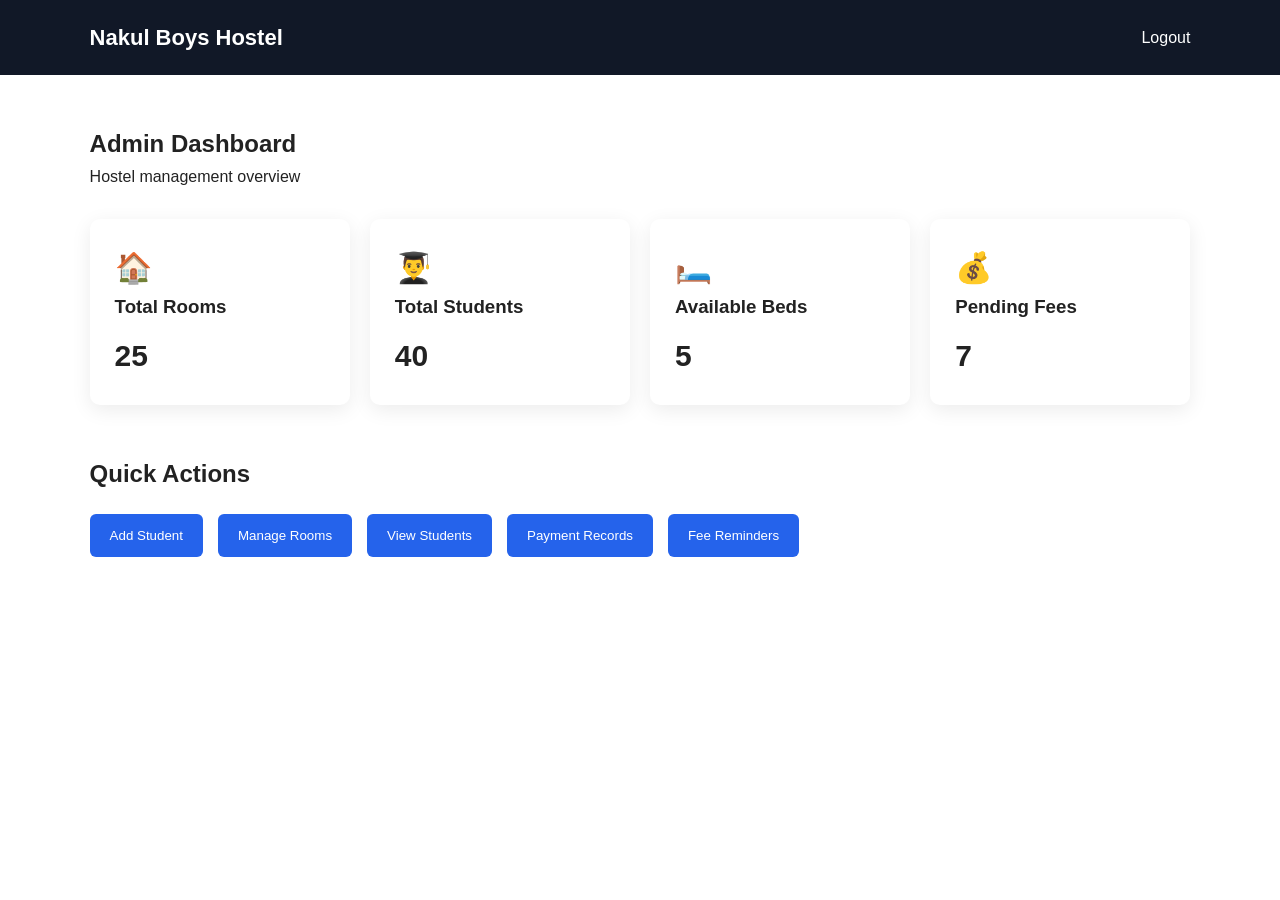
==== admin.html @ 565c3fa1 "added admin and contact page" ====
<!DOCTYPE html>
<html lang="en">

<head>

    <meta charset="UTF-8">

    <meta name="viewport"
          content="width=device-width, initial-scale=1.0">

    <title>Admin Dashboard | Nakul Boys Hostel</title>

    <link rel="stylesheet" href="style.css">

</head>


<body>


<header>

<nav class="admin-navbar">

    <div class="logo">
        Nakul Boys Hostel
    </div>

    <a href="index.html">
        Logout
    </a>

</nav>

</header>


<section class="dashboard">


    <h1>Admin Dashboard</h1>

    <p>
        Hostel management overview
    </p>


    <div class="dashboard-cards">


        <div class="dashboard-card">

            <span>🏠</span>

            <h3>Total Rooms</h3>

            <strong>25</strong>

        </div>


        <div class="dashboard-card">

            <span>👨‍🎓</span>

            <h3>Total Students</h3>

            <strong>40</strong>

        </div>


        <div class="dashboard-card">

            <span>🛏️</span>

            <h3>Available Beds</h3>

            <strong>5</strong>

        </div>


        <div class="dashboard-card">

            <span>💰</span>

            <h3>Pending Fees</h3>

            <strong>7</strong>

        </div>


    </div>


    <div class="admin-section">

        <h2>Quick Actions</h2>


        <div class="admin-actions">

            <button>
                Add Student
            </button>

            <button>
                Manage Rooms
            </button>

            <button>
                View Students
            </button>

            <button>
                Payment Records
            </button>

            <button>
                Fee Reminders
            </button>

        </div>

    </div>


</section>


<script src="js/script.js"></script>

</body>

</html>
---- style.css ----
* {
    margin: 0;
    padding: 0;
    box-sizing: border-box;
}


body {
    font-family: Arial, sans-serif;
    color: #222;
    background: #ffffff;
    line-height: 1.6;
}


a {
    text-decoration: none;
    color: inherit;
}


/* NAVBAR */

.navbar {
    display: flex;
    align-items: center;
    justify-content: space-between;

    padding: 18px 7%;

    background: white;

    box-shadow: 0 2px 10px rgba(0,0,0,0.08);
}


.logo {
    font-size: 22px;
    font-weight: bold;
}


.nav-links {
    display: flex;
    gap: 28px;
    list-style: none;
}


.nav-links a:hover {
    color: #2563eb;
}


.admin-btn {
    background: #2563eb;
    color: white;

    padding: 10px 18px;

    border-radius: 6px;
}


.admin-btn:hover {
    background: #1d4ed8;
}


/* HERO */

.hero {
    min-height: 600px;

    display: flex;
    align-items: center;

    padding: 60px 8%;

    background:
        linear-gradient(
            rgba(0,0,0,0.55),
            rgba(0,0,0,0.55)
        ),
        url("https://images.unsplash.com/photo-1560185008-b033106af5c3?auto=format&fit=crop&w=1600&q=80");

    background-size: cover;
    background-position: center;

    color: white;
}


.hero-content {
    max-width: 700px;
}


.small-heading {
    letter-spacing: 3px;
    font-size: 14px;
}


.hero h1 {
    font-size: 55px;
    margin: 10px 0;
}


.hero p {
    font-size: 19px;
    margin-bottom: 30px;
}


.hero-buttons {
    display: flex;
    gap: 15px;
}


/* BUTTONS */

.primary-btn {
    display: inline-block;

    padding: 12px 22px;

    background: #2563eb;
    color: white;

    border: none;
    border-radius: 6px;

    cursor: pointer;
}


.primary-btn:hover {
    background: #1d4ed8;
}


.secondary-btn {
    display: inline-block;

    padding: 12px 22px;

    border: 1px solid white;
    border-radius: 6px;

    color: white;
}


.small-btn {
    margin-top: 15px;
    padding: 9px 15px;
}


/* SECTIONS */

.section {
    padding: 80px 8%;
}


.light {
    background: #f7f8fa;
}


.section-title {
    text-align: center;
    margin-bottom: 45px;
}


.section-title p {
    color: #2563eb;
    font-weight: bold;
    letter-spacing: 2px;
}


.section-title h2 {
    font-size: 34px;
}


/* ABOUT */

.about {
    display: grid;

    grid-template-columns:
        1fr 1fr;

    gap: 60px;

    max-width: 1100px;

    margin: auto;
}


.about h3 {
    font-size: 28px;
    margin-bottom: 15px;
}


.about p {
    margin-bottom: 15px;
}


.about-box {
    display: grid;

    grid-template-columns:
        1fr 1fr;

    gap: 20px;
}


.about-box div {
    padding: 30px;

    background: #f5f7fb;

    border-radius: 10px;

    text-align: center;
}


.about-box strong {
    display: block;

    font-size: 25px;

    color: #2563eb;
}


/* CARDS */

.cards {
    display: grid;

    grid-template-columns:
        repeat(4, 1fr);

    gap: 20px;
}


.card {
    padding: 30px;

    background: white;

    border-radius: 10px;

    box-shadow: 0 5px 20px rgba(0,0,0,0.07);

    text-align: center;
}


.icon {
    font-size: 40px;
    margin-bottom: 15px;
}


/* CTA */

.cta {
    padding: 70px 20px;

    text-align: center;

    background: #eff6ff;
}


.cta h2 {
    font-size: 35px;
    margin-bottom: 10px;
}


.cta p {
    margin-bottom: 25px;
}


/* FOOTER */

footer {
    background: #111827;
    color: white;

    padding-top: 50px;
}


.footer-content {
    display: grid;

    grid-template-columns:
        repeat(3, 1fr);

    gap: 40px;

    padding: 0 8% 40px;
}


.footer-content a {
    display: block;

    margin: 5px 0;

    color: #d1d5db;
}


.copyright {
    text-align: center;

    padding: 20px;

    border-top: 1px solid #374151;

    color: #9ca3af;
}


/* PAGE HEADER */

.page-header {
    text-align: center;

    padding: 80px 20px;

    background: #eff6ff;
}


.page-header h1 {
    font-size: 45px;
}


/* ROOMS */

.room-grid {
    display: grid;

    grid-template-columns:
        repeat(2, minmax(350px, 500px));
    
    justify-content: center;
    gap: 35px;
    max-width: 1100px;
    margin: 0 auto;
}


.room-card {
    overflow: hidden;

    border-radius: 10px;

    background: white;

    box-shadow: 0 5px 20px rgba(0,0,0,0.08);
}


.room-image {
    height: 180px;

    display: flex;

    align-items: center;
    justify-content: center;

    font-size: 55px;

    background: #e5edff;
}


.room-content {
    padding: 25px;
}


.room-content h2 {
    margin-bottom: 8px;
}


.room-info {
    display: flex;

    gap: 15px;

    margin: 15px 0;

    font-size: 14px;
}


.available {
    display: block;

    color: #16a34a;

    font-weight: bold;

    margin-top: 10px;
}


/* FACILITIES */

.facility-grid {
    display: grid;

    grid-template-columns:
        repeat(3, 1fr);

    gap: 25px;
}


.facility-card {
    padding: 35px;

    text-align: center;

    background: white;

    border-radius: 10px;

    box-shadow: 0 5px 20px rgba(0,0,0,0.07);
}


.facility-icon {
    font-size: 45px;

    margin-bottom: 15px;
}


/* CONTACT */

.contact-container {
    display: grid;

    grid-template-columns:
        1fr 1fr;

    gap: 50px;

    max-width: 1100px;

    margin: auto;
}


.contact-item {
    margin-top: 25px;
}


.contact-form form {
    display: flex;

    flex-direction: column;

    gap: 15px;
}


input,
select,
textarea {
    width: 100%;

    padding: 13px;

    border: 1px solid #ddd;

    border-radius: 6px;

    font-size: 15px;
}


.map-section {
    max-width: 1100px;

    margin: 70px auto 0;
}


.map {
    margin-top: 20px;
}


/* NOTICE */

.notice {
    text-align: center;

    padding: 50px;

    background: #f7f8fa;
}


/* LOGIN */

.login-page {
    min-height: 100vh;

    display: flex;

    justify-content: center;
    align-items: center;

    background: #eff6ff;
}


.login-box {
    width: 400px;

    padding: 40px;

    background: white;

    border-radius: 10px;

    box-shadow: 0 10px 30px rgba(0,0,0,0.1);
}


.login-box h1 {
    text-align: center;

    margin-bottom: 5px;
}


.login-title {
    text-align: center;

    margin-bottom: 30px;

    color: #666;
}


.login-box form {
    display: flex;

    flex-direction: column;

    gap: 10px;
}


.login-box input {
    margin-bottom: 10px;
}


#loginMessage {
    text-align: center;
}


/* ADMIN */

.admin-navbar {
    display: flex;

    justify-content: space-between;
    align-items: center;

    padding: 20px 7%;

    background: #111827;

    color: white;
}


.dashboard {
    padding: 50px 7%;
}


.dashboard-cards {
    display: grid;

    grid-template-columns:
        repeat(4, 1fr);

    gap: 20px;

    margin-top: 30px;
}


.dashboard-card {
    padding: 25px;

    background: white;

    border-radius: 10px;

    box-shadow: 0 5px 20px rgba(0,0,0,0.08);
}


.dashboard-card span {
    font-size: 30px;
}


.dashboard-card strong {
    display: block;

    font-size: 30px;

    margin-top: 10px;
}


.admin-section {
    margin-top: 50px;
}


.admin-actions {
    display: flex;

    gap: 15px;

    flex-wrap: wrap;

    margin-top: 20px;
}


.admin-actions button {
    padding: 14px 20px;

    border: none;

    background: #2563eb;

    color: white;

    border-radius: 6px;

    cursor: pointer;
}


/* MOBILE */

@media(max-width: 800px) {

    .nav-links {
        display: none;
    }


    .navbar {
        padding: 15px 5%;
    }


    .hero h1 {
        font-size: 40px;
    }


    .hero-buttons {
        flex-direction: column;
    }
    .room-grid{
        grid-template-columns: 1fr;
        max-width: 500px;
    }

    .cards,
    .facility-grid,
    .dashboard-cards {
        grid-template-columns: 1fr;
    }


    .about,
    .contact-container {
        grid-template-columns: 1fr;
    }


    .footer-content {
        grid-template-columns: 1fr;
    }


    .login-box {
        width: 90%;
    }

}
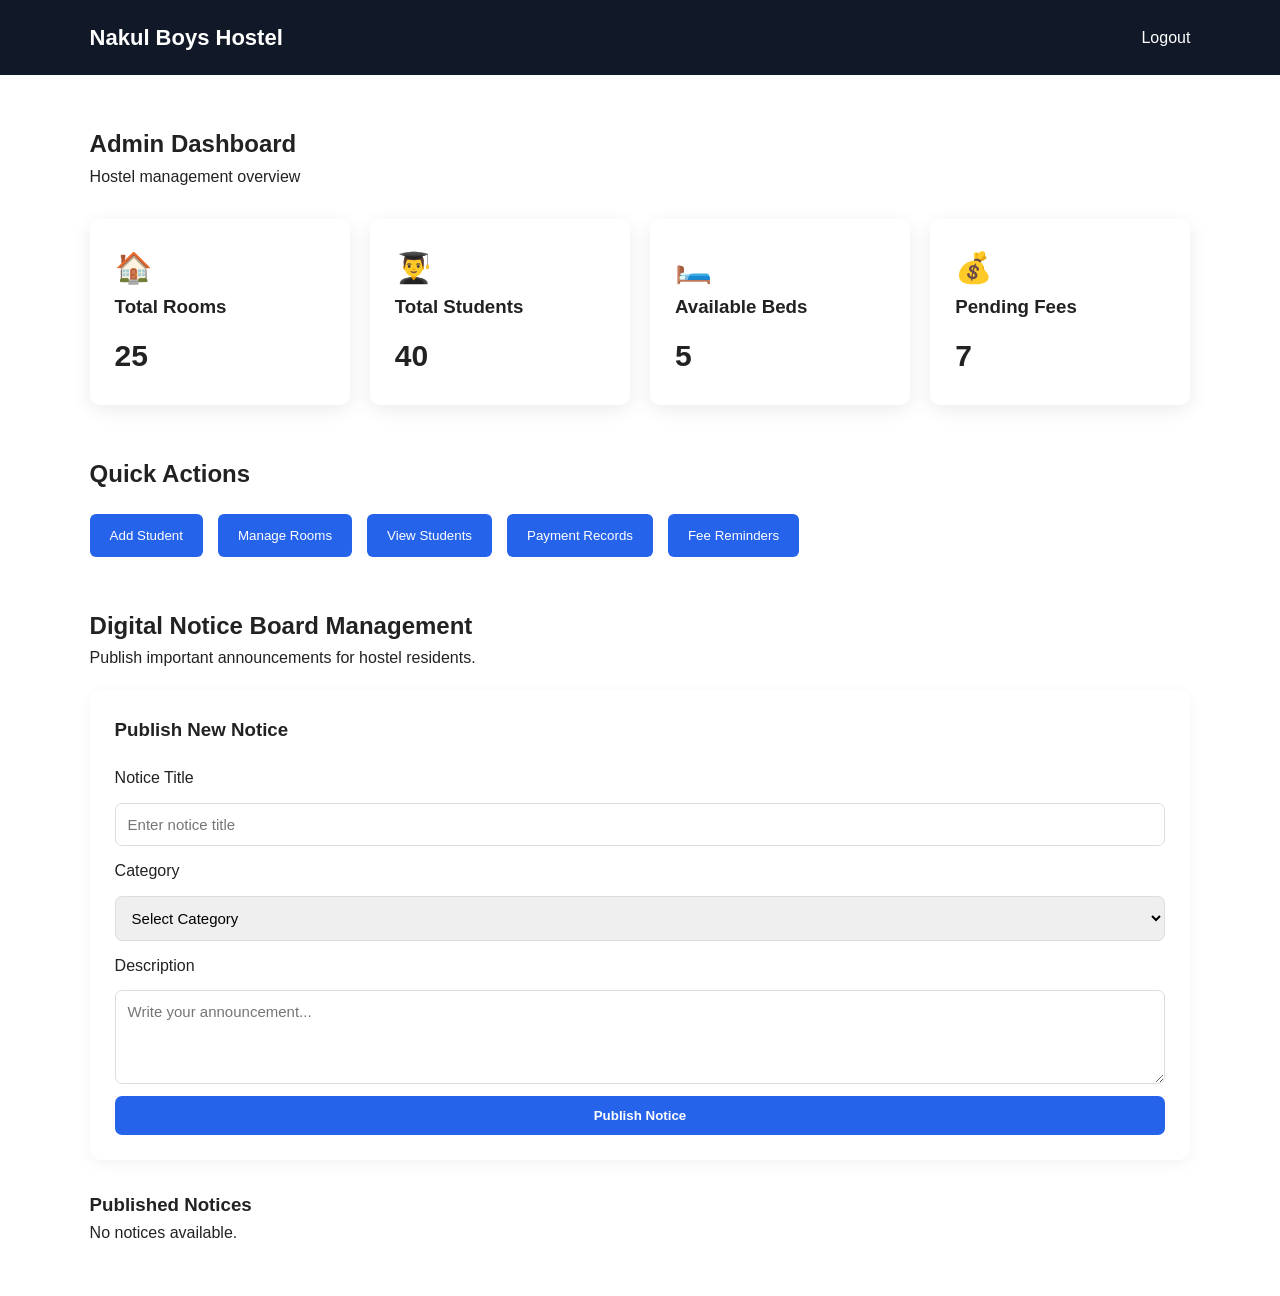
==== commit faacf8ff: "Implemented dynamic digital notice board" ====
--- a/admin.html
+++ b/admin.html
@@ -126,11 +126,68 @@
 
     </div>
 
+<!-- Notice Management -->
+
+<div class="admin-section">
+
+    <h2>Digital Notice Board Management</h2>
+
+    <p>Publish important announcements for hostel residents.</p>
+
+    <div class="notice-form">
+
+        <h3>Publish New Notice</h3>
+
+        <form id="noticeForm">
+
+            <label for="noticeTitle">Notice Title</label>
+            <input
+                type="text"
+                id="noticeTitle"
+                placeholder="Enter notice title"
+                required
+            >
+
+            <label for="noticeCategory">Category</label>
+            <select id="noticeCategory" required>
+                <option value="">Select Category</option>
+                <option value="General">General</option>
+                <option value="Maintenance">Maintenance</option>
+                <option value="Events">Events</option>
+                <option value="Important">Important</option>
+            </select>
+
+            <label for="noticeDescription">Description</label>
+            <textarea
+                id="noticeDescription"
+                placeholder="Write your announcement..."
+                rows="4"
+                required
+            ></textarea>
+
+            <button type="submit">Publish Notice</button>
+
+        </form>
+
+    </div>
+
+    <div class="admin-notice-list">
+
+        <h3>Published Notices</h3>
+
+        <div id="adminNoticeList">
+            <!-- Notices will appear here using JavaScript -->
+        </div>
+
+    </div>
+
+</div>
+
 
 </section>
 
 
-<script src="js/script.js"></script>
+<script src="script.js"></script>
 
 </body>
 
--- a/style.css
+++ b/style.css
@@ -730,4 +730,165 @@
         width: 90%;
     }
 
-}+}
+
+
+/* DIGITAL NOTICE BOARD */
+
+.notice-section {
+    padding: 70px 8%;
+    min-height: 70vh;
+    background: #f8f9fc;
+}
+
+.notice-header {
+    text-align: center;
+    margin-bottom: 45px;
+}
+
+.notice-header p {
+    color: #2563eb;
+    font-weight: bold;
+    letter-spacing: 2px;
+}
+
+.notice-header h1 {
+    font-size: 36px;
+    margin: 12px 0;
+    color: #172554;
+}
+
+.notice-header span {
+    color: #64748b;
+}
+
+.notice-container {
+    max-width: 900px;
+    margin: auto;
+    display: flex;
+    flex-direction: column;
+    gap: 20px;
+}
+
+.notice-card {
+    background: white;
+    padding: 25px;
+    border-radius: 12px;
+    border-left: 5px solid #2563eb;
+    box-shadow: 0 4px 15px rgba(0,0,0,0.06);
+}
+
+.notice-card.important {
+    border-left-color: #dc2626;
+}
+
+.notice-category {
+    color: #2563eb;
+    font-size: 13px;
+    font-weight: bold;
+}
+
+.notice-card.important .notice-category {
+    color: #dc2626;
+}
+
+.notice-card h3 {
+    margin: 12px 0 5px;
+    color: #172554;
+}
+
+.notice-date {
+    font-size: 13px;
+    color: #94a3b8;
+    margin-bottom: 12px;
+}
+
+.notice-card p:last-child {
+    color: #475569;
+    line-height: 1.6;
+}
+
+/* ADMIN NOTICE MANAGEMENT */
+
+.notice-form {
+    background: white;
+    padding: 25px;
+    border-radius: 12px;
+    margin-top: 20px;
+    box-shadow: 0 4px 15px rgba(0,0,0,0.05);
+}
+
+.notice-form h3 {
+    margin-bottom: 20px;
+}
+
+.notice-form form {
+    display: flex;
+    flex-direction: column;
+    gap: 12px;
+}
+
+.notice-form input,
+.notice-form select,
+.notice-form textarea {
+    width: 100%;
+    padding: 12px;
+    border: 1px solid #ddd;
+    border-radius: 7px;
+    font-family: inherit;
+}
+
+.notice-form button {
+    background: #2563eb;
+    color: white;
+    border: none;
+    padding: 12px;
+    border-radius: 7px;
+    cursor: pointer;
+    font-weight: bold;
+}
+
+.notice-form button:hover {
+    background: #1d4ed8;
+}
+
+.admin-notice-list {
+    margin-top: 30px;
+}
+
+.admin-notice-item {
+    background: white;
+    padding: 18px;
+    border-radius: 10px;
+    margin-top: 15px;
+    border-left: 4px solid #2563eb;
+}
+
+
+/* DELETE NOTICE BUTTON */
+
+.admin-notice-item button,
+.notice-card button {
+    background-color: #dc2626;
+    color: white;
+    border: none;
+    padding: 9px 18px;
+    border-radius: 6px;
+    font-size: 14px;
+    font-weight: 600;
+    cursor: pointer;
+    margin-top: 12px;
+    transition: all 0.3s ease;
+}
+
+.admin-notice-item button:hover,
+.notice-card button:hover {
+    background-color: #b91c1c;
+    transform: translateY(-2px);
+    box-shadow: 0 4px 10px rgba(220, 38, 38, 0.2);
+}
+
+.admin-notice-item button:active,
+.notice-card button:active {
+    transform: scale(0.96);
+}
